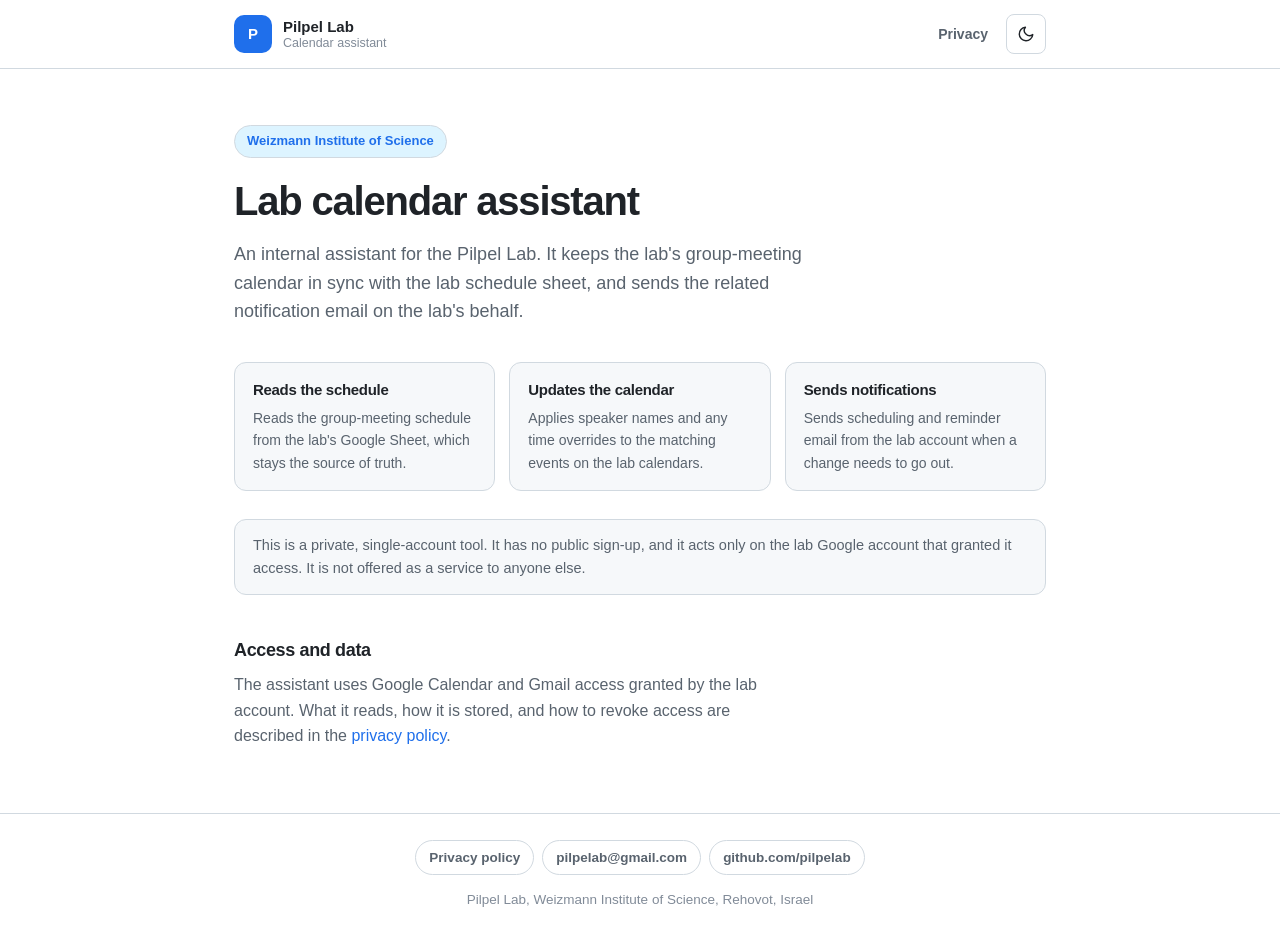
==== index.html @ 7a44168e "feat(site): public landing page and privacy policy for the lab bot" ====
<!doctype html>
<html lang="en" data-theme="light">
<head>
  <meta charset="utf-8" />
  <meta name="viewport" content="width=device-width, initial-scale=1" />
  <title>Pilpel Lab calendar assistant</title>
  <meta name="description" content="The Pilpel Lab calendar assistant keeps the lab's group-meeting calendar in sync with the lab schedule and sends the related notifications." />
  <link rel="stylesheet" href="style.css" />
  <link rel="icon" href="data:image/svg+xml,<svg xmlns='http://www.w3.org/2000/svg' viewBox='0 0 100 100'><rect width='100' height='100' rx='22' fill='%231f6feb'/><text x='50' y='70' font-size='56' font-family='sans-serif' font-weight='700' fill='white' text-anchor='middle'>P</text></svg>" />
</head>
<body>

  <header class="site-header">
    <div class="header-in">
      <a class="brand" href="./">
        <div class="brand-mark">P</div>
        <div class="brand-txt">
          <span class="brand-name">Pilpel Lab</span>
          <span class="brand-sub">Calendar assistant</span>
        </div>
      </a>
      <div class="header-links">
        <a class="header-link" href="privacy.html">Privacy</a>
        <button class="icon-btn" id="themeBtn" title="Toggle light / dark" aria-label="Toggle light or dark theme">
          <svg class="i-moon" viewBox="0 0 24 24" fill="none" stroke="currentColor" stroke-width="1.9" stroke-linecap="round" stroke-linejoin="round"><path d="M21 12.8A9 9 0 1 1 11.2 3a7 7 0 0 0 9.8 9.8z"/></svg>
          <svg class="i-sun" viewBox="0 0 24 24" fill="none" stroke="currentColor" stroke-width="1.9" stroke-linecap="round" stroke-linejoin="round"><circle cx="12" cy="12" r="4.2"/><path d="M12 2v2M12 20v2M4.9 4.9l1.4 1.4M17.7 17.7l1.4 1.4M2 12h2M20 12h2M4.9 19.1l1.4-1.4M17.7 6.3l1.4-1.4"/></svg>
        </button>
      </div>
    </div>
  </header>

  <main>
    <div class="wrap">
      <span class="eyebrow">Weizmann Institute of Science</span>
      <h1>Lab calendar assistant</h1>
      <p class="lead">An internal assistant for the Pilpel Lab. It keeps the lab's group-meeting calendar in sync with the lab schedule sheet, and sends the related notification email on the lab's behalf.</p>

      <div class="grid">
        <div class="card">
          <h3>Reads the schedule</h3>
          <p>Reads the group-meeting schedule from the lab's Google Sheet, which stays the source of truth.</p>
        </div>
        <div class="card">
          <h3>Updates the calendar</h3>
          <p>Applies speaker names and any time overrides to the matching events on the lab calendars.</p>
        </div>
        <div class="card">
          <h3>Sends notifications</h3>
          <p>Sends scheduling and reminder email from the lab account when a change needs to go out.</p>
        </div>
      </div>

      <div class="note">
        This is a private, single-account tool. It has no public sign-up, and it acts only on the lab Google account that granted it access. It is not offered as a service to anyone else.
      </div>

      <h2 class="section-title">Access and data</h2>
      <p class="lead" style="font-size:16px;margin-top:10px">
        The assistant uses Google Calendar and Gmail access granted by the lab account. What it reads, how it is stored, and how to revoke access are described in the <a href="privacy.html">privacy policy</a>.
      </p>
    </div>
  </main>

  <footer class="site-footer">
    <div class="wrap">
      <div class="footer-links">
        <a href="privacy.html">Privacy policy</a>
        <a href="mailto:pilpelab@gmail.com">pilpelab@gmail.com</a>
        <a href="https://github.com/pilpelab">github.com/pilpelab</a>
      </div>
      <p class="footer-line">Pilpel Lab, Weizmann Institute of Science, Rehovot, Israel</p>
    </div>
  </footer>

  <script>
    (function () {
      var root = document.documentElement;
      var KEY = 'lab-site-theme';
      var stored = null;
      try { stored = localStorage.getItem(KEY); } catch (e) {}
      var dark = stored ? stored === 'dark'
        : window.matchMedia && window.matchMedia('(prefers-color-scheme: dark)').matches;
      root.setAttribute('data-theme', dark ? 'dark' : 'light');
      document.getElementById('themeBtn').addEventListener('click', function () {
        var next = root.getAttribute('data-theme') === 'dark' ? 'light' : 'dark';
        root.setAttribute('data-theme', next);
        try { localStorage.setItem(KEY, next); } catch (e) {}
      });
    })();
  </script>
</body>
</html>
---- style.css ----
/* Pilpel Lab calendar assistant - static site styles.
   Light and dark are driven by data-theme on <html>; the toggle
   defaults to the system preference and persists in localStorage. */

:root {
  --bg: #ffffff;
  --surface: #f6f8fa;
  --surface-2: #eef1f4;
  --ink: #1f2328;
  --muted: #59636e;
  --faint: #818b98;
  --line: #d1d9e0;
  --line-soft: #e6eaef;
  --accent: #1f6feb;
  --accent-soft: #ddf4ff;
  --radius: 12px;
  --maxw: 860px;
  color-scheme: light;
}

:root[data-theme="dark"] {
  --bg: #0d1117;
  --surface: #161b22;
  --surface-2: #1c2128;
  --ink: #e6edf3;
  --muted: #9198a1;
  --faint: #6e7681;
  --line: #30363d;
  --line-soft: #21262d;
  --accent: #4493f8;
  --accent-soft: #0c2d6b;
  color-scheme: dark;
}

* { box-sizing: border-box; }
html { -webkit-text-size-adjust: 100%; }

body {
  margin: 0;
  background: var(--bg);
  color: var(--ink);
  font-family: -apple-system, BlinkMacSystemFont, "Segoe UI", Roboto, "Helvetica Neue", Arial, sans-serif;
  font-size: 16px;
  line-height: 1.6;
  -webkit-font-smoothing: antialiased;
}

a { color: var(--accent); text-decoration: none; }
a:hover { text-decoration: underline; }

h1, h2, h3 { margin: 0; line-height: 1.25; letter-spacing: -0.02em; }
p { margin: 0; }
.wrap { max-width: var(--maxw); margin: 0 auto; padding: 0 24px; }

/* ---------- header ---------- */
.site-header { border-bottom: 1px solid var(--line); }
.header-in {
  max-width: var(--maxw); margin: 0 auto; padding: 14px 24px;
  display: flex; align-items: center; gap: 14px;
}
.brand { display: flex; align-items: center; gap: 11px; color: var(--ink); }
.brand:hover { text-decoration: none; }
.brand-mark {
  width: 38px; height: 38px; border-radius: 10px; flex: none;
  background: var(--accent); color: #fff;
  display: grid; place-items: center;
  font-weight: 700; font-size: 15px;
}
.brand-txt { display: flex; flex-direction: column; line-height: 1.2; }
.brand-name { font-weight: 700; font-size: 15px; }
.brand-sub { font-size: 12.5px; color: var(--faint); }

.header-links { margin-left: auto; display: flex; align-items: center; gap: 6px; }
.header-link {
  padding: 8px 12px; border-radius: 8px;
  font-size: 14px; font-weight: 600; color: var(--muted);
}
.header-link:hover { background: var(--surface); color: var(--ink); text-decoration: none; }

.icon-btn {
  width: 40px; height: 40px; flex: none; border-radius: 8px;
  border: 1px solid var(--line); background: var(--bg); color: var(--ink);
  display: grid; place-items: center; cursor: pointer;
}
.icon-btn:hover { background: var(--surface); }
.icon-btn svg { width: 18px; height: 18px; }
.i-sun { display: none; }
:root[data-theme="dark"] .i-sun { display: block; }
:root[data-theme="dark"] .i-moon { display: none; }

/* ---------- main ---------- */
main { padding: 56px 0 64px; }

.eyebrow {
  display: inline-block;
  padding: 5px 12px; border-radius: 999px;
  background: var(--accent-soft); border: 1px solid var(--line);
  color: var(--accent); font-size: 13px; font-weight: 650;
}

h1 { font-size: clamp(30px, 4.6vw, 40px); margin-top: 18px; font-weight: 800; letter-spacing: -0.03em; }
.lead { margin-top: 14px; font-size: 18px; color: var(--muted); max-width: 62ch; }

.grid {
  display: grid; grid-template-columns: repeat(3, minmax(0, 1fr));
  gap: 14px; margin-top: 36px;
}
.card {
  background: var(--surface);
  border: 1px solid var(--line);
  border-radius: var(--radius);
  padding: 18px 18px 16px;
}
.card h3 { font-size: 15px; }
.card p { margin-top: 7px; font-size: 14px; color: var(--muted); }

.section-title { margin-top: 44px; font-size: 18px; }

.doc {
  margin-top: 18px;
  background: var(--bg);
  border: 1px solid var(--line);
  border-radius: var(--radius);
  padding: 26px 28px;
}
.doc h2 {
  font-size: 16px; margin-top: 26px; padding-top: 18px;
  border-top: 1px solid var(--line-soft);
}
.doc h2:first-child { margin-top: 0; padding-top: 0; border-top: 0; }
.doc p { margin-top: 8px; color: var(--muted); }
.doc ul { margin: 8px 0 0; padding-left: 22px; color: var(--muted); }
.doc li { margin-top: 5px; }
.doc code {
  font-family: ui-monospace, SFMono-Regular, Menlo, Consolas, monospace;
  font-size: 13px; background: var(--surface); border: 1px solid var(--line-soft);
  border-radius: 6px; padding: 1px 6px;
}
.updated { margin-top: 10px; font-size: 13.5px; color: var(--faint); }

.note {
  margin-top: 28px; padding: 14px 18px;
  border: 1px solid var(--line); border-radius: var(--radius);
  background: var(--surface); color: var(--muted); font-size: 14.5px;
}

/* ---------- footer ---------- */
.site-footer { border-top: 1px solid var(--line); padding: 26px 0 36px; }
.footer-links { display: flex; flex-wrap: wrap; gap: 8px; justify-content: center; margin-bottom: 14px; }
.footer-links a {
  font-size: 13.5px; font-weight: 600; color: var(--muted);
  border: 1px solid var(--line); border-radius: 999px; padding: 6px 13px;
}
.footer-links a:hover { border-color: var(--accent); color: var(--ink); text-decoration: none; }
.footer-line { text-align: center; font-size: 13.5px; color: var(--faint); }

@media (max-width: 720px) {
  .grid { grid-template-columns: 1fr; }
  .brand-sub { display: none; }
  .doc { padding: 20px 18px; }
}

@media (prefers-reduced-motion: reduce) {
  * { scroll-behavior: auto !important; }
}
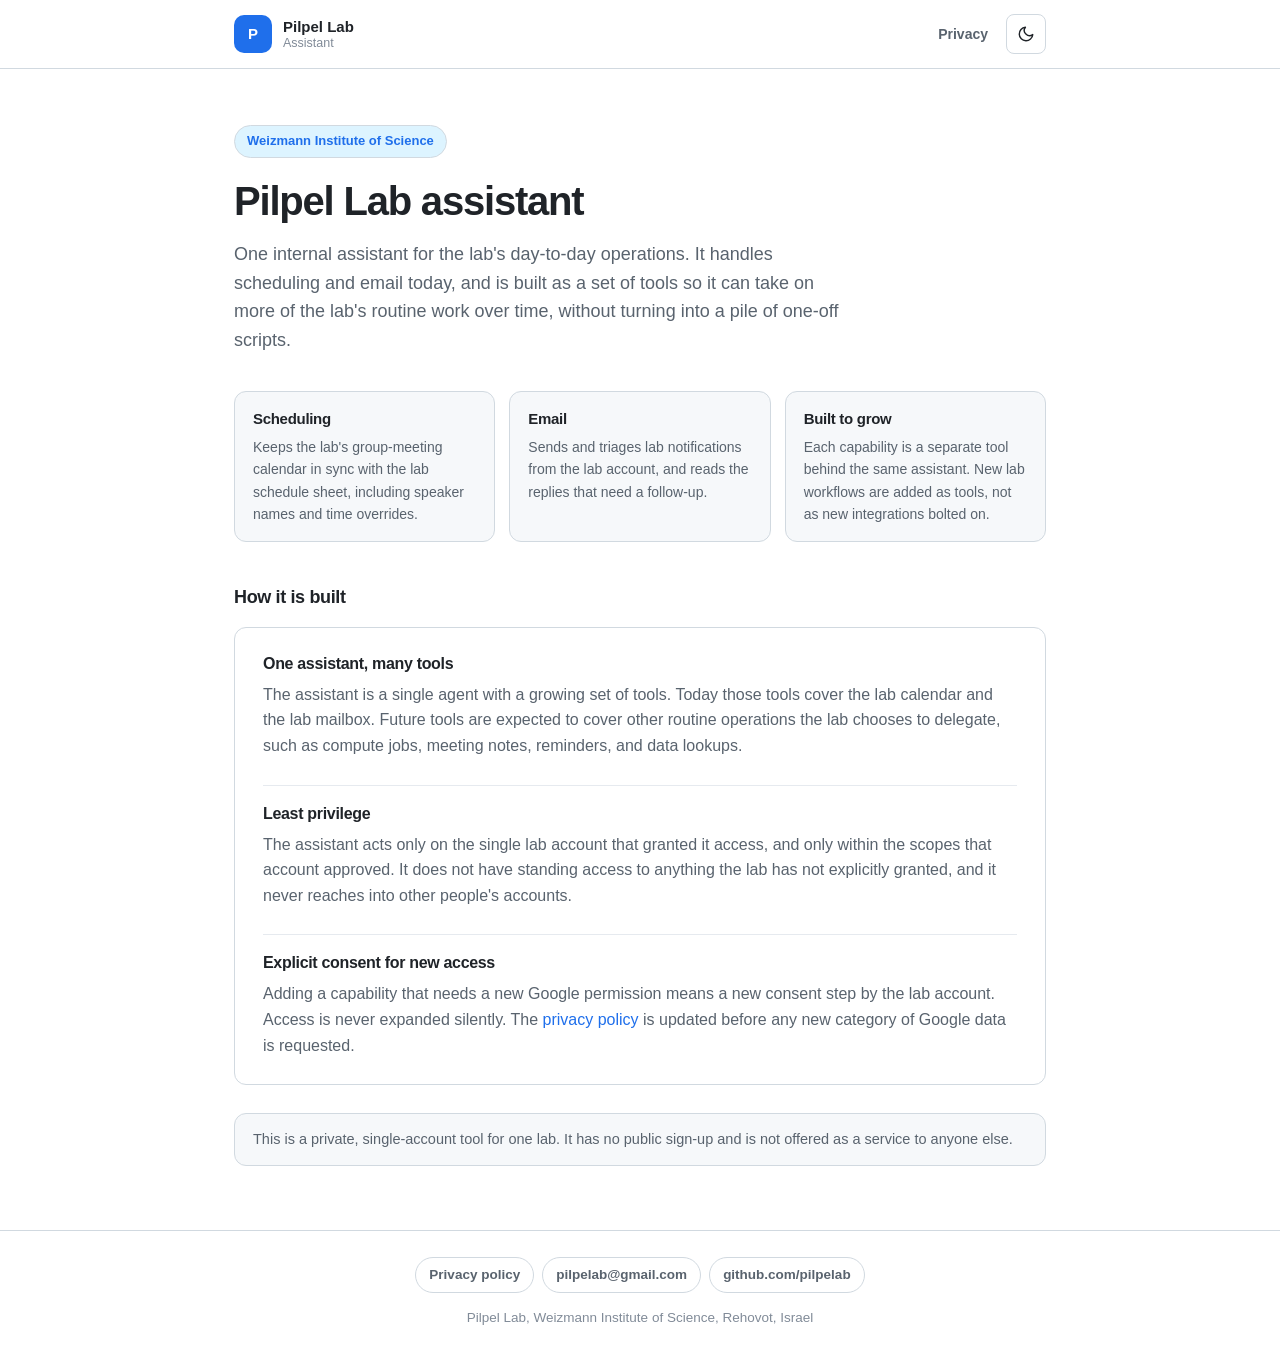
==== commit 5831dd60: "content: reframe as a general lab assistant, keep scopes accurate" ====
--- a/index.html
+++ b/index.html
@@ -3,8 +3,8 @@
 <head>
   <meta charset="utf-8" />
   <meta name="viewport" content="width=device-width, initial-scale=1" />
-  <title>Pilpel Lab calendar assistant</title>
-  <meta name="description" content="The Pilpel Lab calendar assistant keeps the lab's group-meeting calendar in sync with the lab schedule and sends the related notifications." />
+  <title>Pilpel Lab assistant</title>
+  <meta name="description" content="An internal assistant for the Pilpel Lab. It handles scheduling, email, and other routine lab operations, and is built as a set of tools so it can take on more over time." />
   <link rel="stylesheet" href="style.css" />
   <link rel="icon" href="data:image/svg+xml,<svg xmlns='http://www.w3.org/2000/svg' viewBox='0 0 100 100'><rect width='100' height='100' rx='22' fill='%231f6feb'/><text x='50' y='70' font-size='56' font-family='sans-serif' font-weight='700' fill='white' text-anchor='middle'>P</text></svg>" />
 </head>
@@ -16,7 +16,7 @@
         <div class="brand-mark">P</div>
         <div class="brand-txt">
           <span class="brand-name">Pilpel Lab</span>
-          <span class="brand-sub">Calendar assistant</span>
+          <span class="brand-sub">Assistant</span>
         </div>
       </a>
       <div class="header-links">
@@ -32,32 +32,39 @@
   <main>
     <div class="wrap">
       <span class="eyebrow">Weizmann Institute of Science</span>
-      <h1>Lab calendar assistant</h1>
-      <p class="lead">An internal assistant for the Pilpel Lab. It keeps the lab's group-meeting calendar in sync with the lab schedule sheet, and sends the related notification email on the lab's behalf.</p>
+      <h1>Pilpel Lab assistant</h1>
+      <p class="lead">One internal assistant for the lab's day-to-day operations. It handles scheduling and email today, and is built as a set of tools so it can take on more of the lab's routine work over time, without turning into a pile of one-off scripts.</p>
 
       <div class="grid">
         <div class="card">
-          <h3>Reads the schedule</h3>
-          <p>Reads the group-meeting schedule from the lab's Google Sheet, which stays the source of truth.</p>
+          <h3>Scheduling</h3>
+          <p>Keeps the lab's group-meeting calendar in sync with the lab schedule sheet, including speaker names and time overrides.</p>
         </div>
         <div class="card">
-          <h3>Updates the calendar</h3>
-          <p>Applies speaker names and any time overrides to the matching events on the lab calendars.</p>
+          <h3>Email</h3>
+          <p>Sends and triages lab notifications from the lab account, and reads the replies that need a follow-up.</p>
         </div>
         <div class="card">
-          <h3>Sends notifications</h3>
-          <p>Sends scheduling and reminder email from the lab account when a change needs to go out.</p>
+          <h3>Built to grow</h3>
+          <p>Each capability is a separate tool behind the same assistant. New lab workflows are added as tools, not as new integrations bolted on.</p>
         </div>
       </div>
 
-      <div class="note">
-        This is a private, single-account tool. It has no public sign-up, and it acts only on the lab Google account that granted it access. It is not offered as a service to anyone else.
+      <h2 class="section-title">How it is built</h2>
+      <div class="doc">
+        <h2>One assistant, many tools</h2>
+        <p>The assistant is a single agent with a growing set of tools. Today those tools cover the lab calendar and the lab mailbox. Future tools are expected to cover other routine operations the lab chooses to delegate, such as compute jobs, meeting notes, reminders, and data lookups.</p>
+
+        <h2>Least privilege</h2>
+        <p>The assistant acts only on the single lab account that granted it access, and only within the scopes that account approved. It does not have standing access to anything the lab has not explicitly granted, and it never reaches into other people's accounts.</p>
+
+        <h2>Explicit consent for new access</h2>
+        <p>Adding a capability that needs a new Google permission means a new consent step by the lab account. Access is never expanded silently. The <a href="privacy.html">privacy policy</a> is updated before any new category of Google data is requested.</p>
       </div>
 
-      <h2 class="section-title">Access and data</h2>
-      <p class="lead" style="font-size:16px;margin-top:10px">
-        The assistant uses Google Calendar and Gmail access granted by the lab account. What it reads, how it is stored, and how to revoke access are described in the <a href="privacy.html">privacy policy</a>.
-      </p>
+      <div class="note">
+        This is a private, single-account tool for one lab. It has no public sign-up and is not offered as a service to anyone else.
+      </div>
     </div>
   </main>
 
